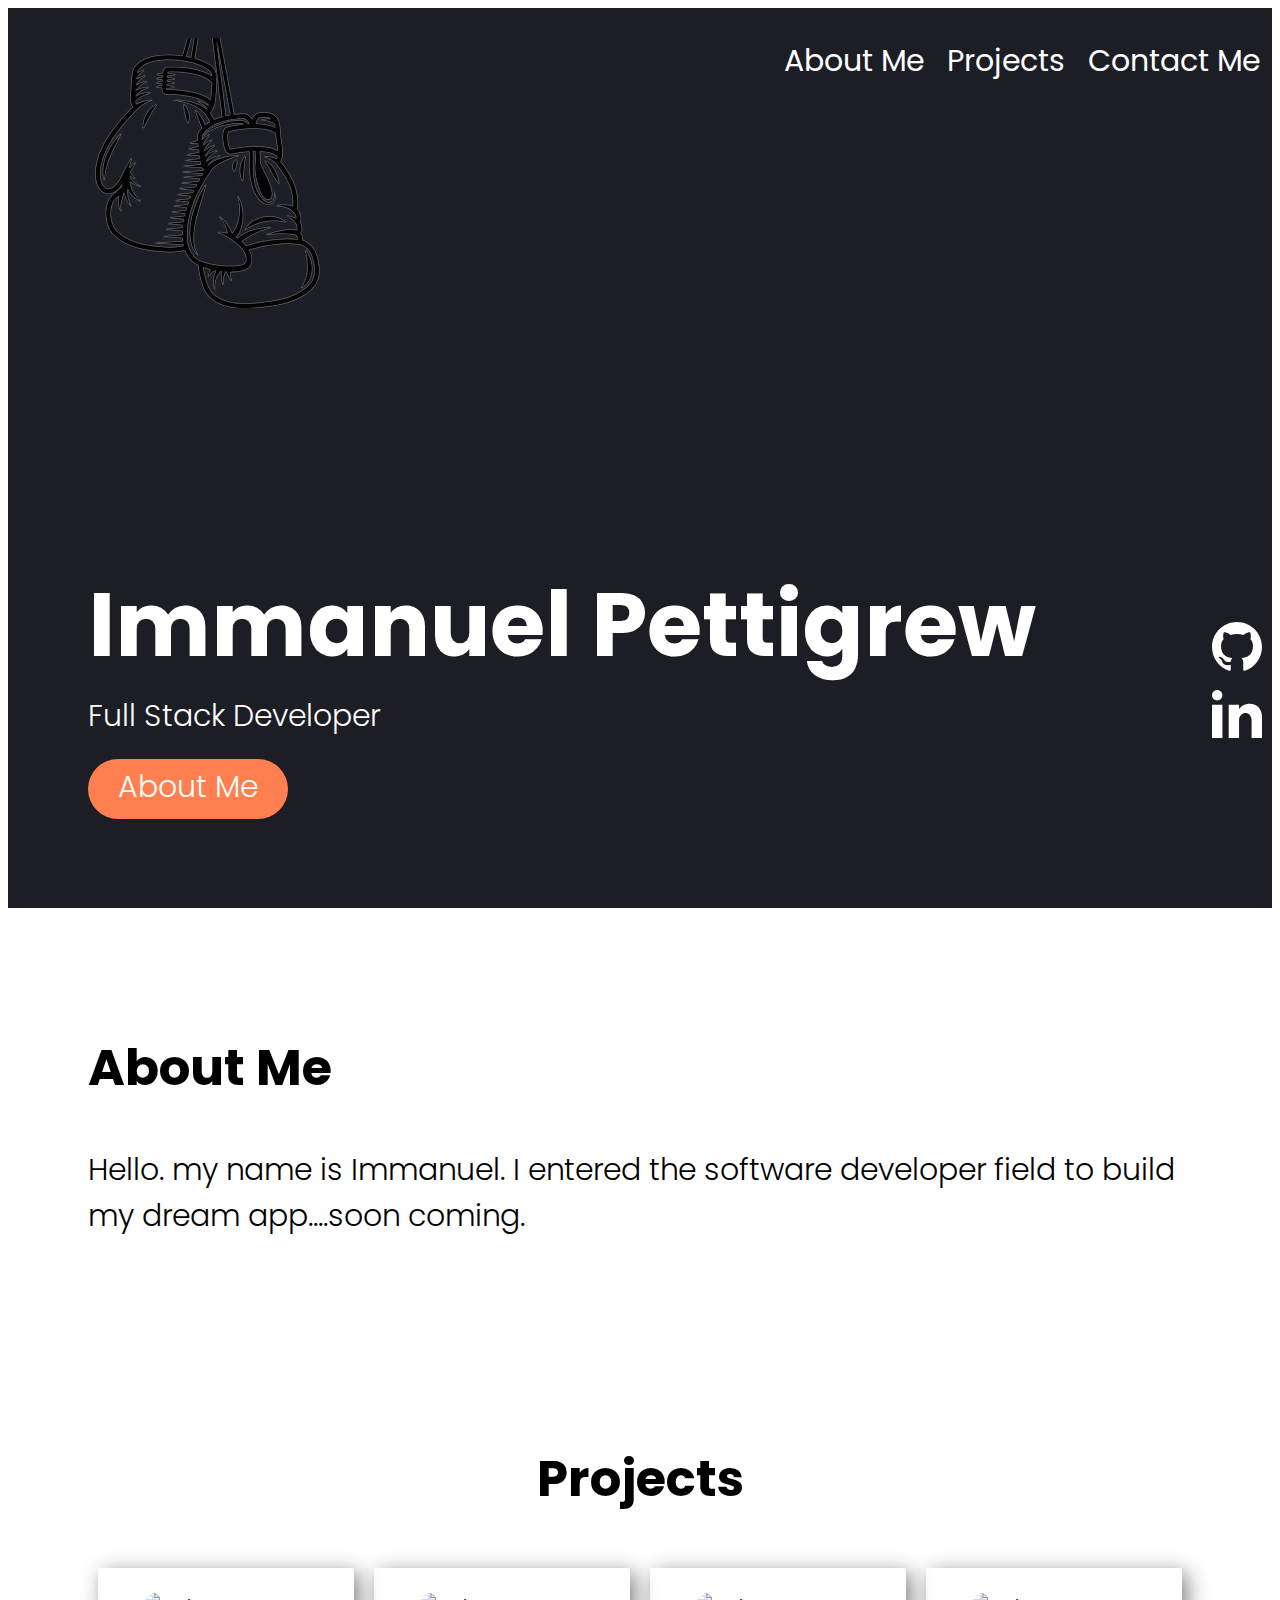
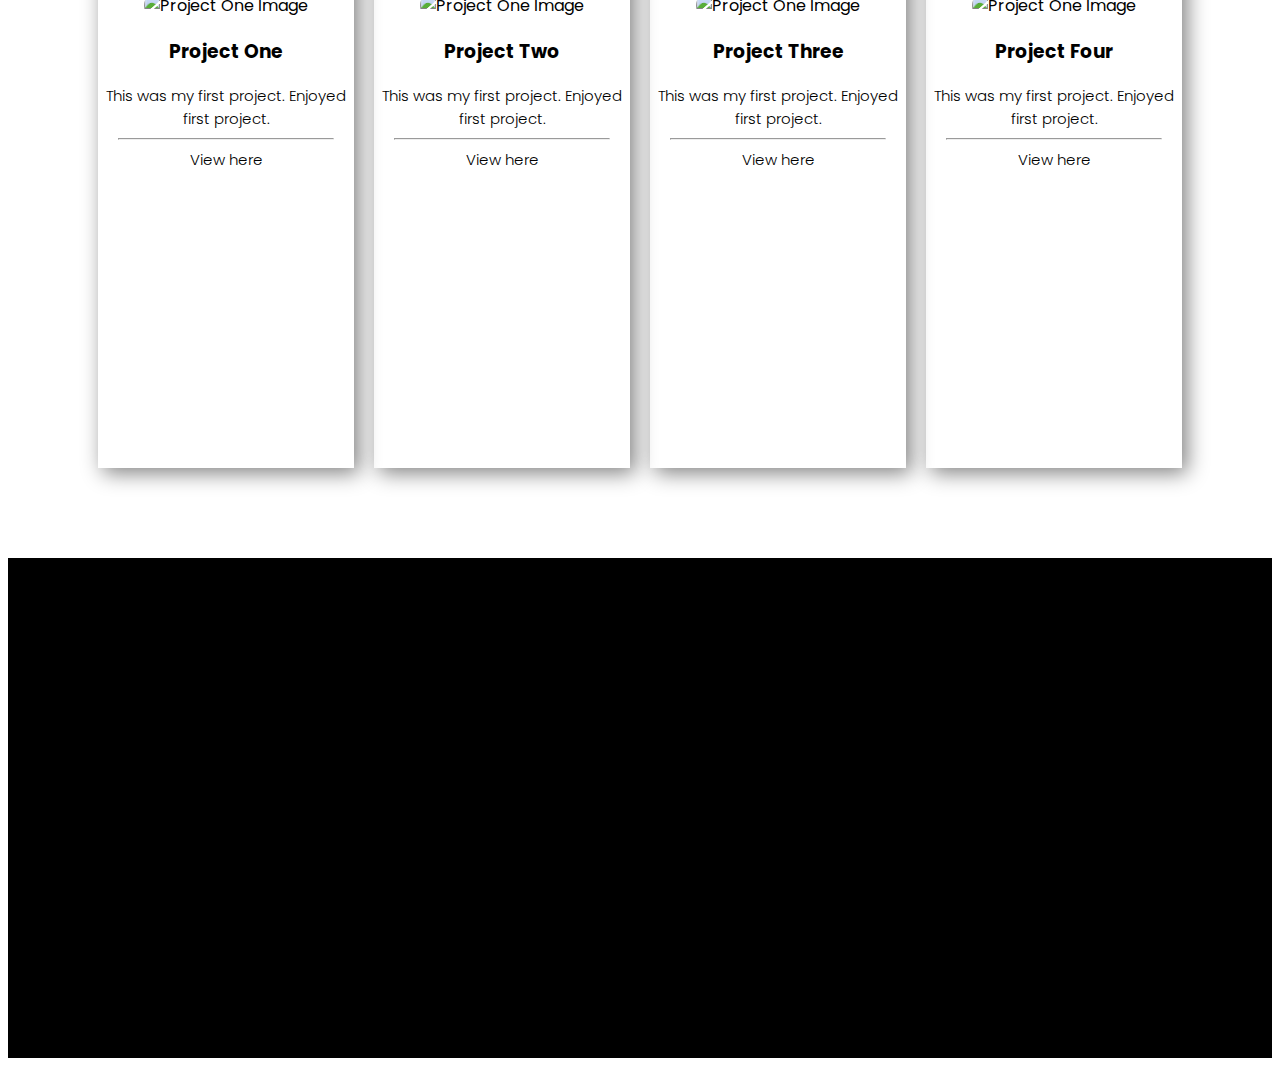
==== index.html @ 1ab93e54 "portfolio" ====
<!DOCTYPE html>
<html lang="en">
  <head>
    <meta charset="UTF-8" />
    <meta http-equiv="X-UA-Compatible" content="IE=edge" />
    <meta name="viewport" content="width=device-width, initial-scale=1.0" />
    <link rel="stylesheet" href="src/styles.css" />
    <link rel="preconnect" href="https://fonts.googleapis.com" />
    <link rel="preconnect" href="https://fonts.gstatic.com" crossorigin />
    <link
      href="https://fonts.googleapis.com/css2?family=Poppins:wght@300;400;600;700;800&display=swap"
      rel="stylesheet"
    />
    <title>Portfolio</title>
  </head>
  <body>
    <section class="hero">
      <nav>
        <img
          class="logo"
          src="src/images/boxing_glove_black_and_white.png"
          alt="Immanuel Pettigrew's logo"
        />
        <ul id="nav-list">
          <li>About Me</li>
          <li>Projects</li>
          <li>Contact Me</li>
        </ul>
        <button class="hamburger" id="hamburger">
          <i class="fas fa-bars"></i>
        </button>
      </nav>
      <div class="hero-area">
        <div class="hero-text">
          <h1>Immanuel Pettigrew</h1>
          <p>Full Stack Developer</p>
          <div class="button">About Me</div>
        </div>
        <div class="socials">
          <div>
            <a href="https://www.github.com/mannyplg" class="social">
              <svg
                xmlns="http://www.w3.org/2000/svg"
                fill="#ffffff"
                width="50"
                height="50"
                viewBox="0 0 24 24"
              >
                <path
                  d="M12 0c-6.626 0-12 5.373-12 12 0 5.302 3.438 9.8 8.207 11.387.599.111.793-.261.793-.577v-2.234c-3.338.726-4.033-1.416-4.033-1.416-.546-1.387-1.333-1.756-1.333-1.756-1.089-.745.083-.729.083-.729 1.205.084 1.839 1.237 1.839 1.237 1.07 1.834 2.807 1.304 3.492.997.107-.775.418-1.305.762-1.604-2.665-.305-5.467-1.334-5.467-5.931 0-1.311.469-2.381 1.236-3.221-.124-.303-.535-1.524.117-3.176 0 0 1.008-.322 3.301 1.23.957-.266 1.983-.399 3.003-.404 1.02.005 2.047.138 3.006.404 2.291-1.552 3.297-1.23 3.297-1.23.653 1.653.242 2.874.118 3.176.77.84 1.235 1.911 1.235 3.221 0 4.609-2.807 5.624-5.479 5.921.43.372.823 1.102.823 2.222v3.293c0 .319.192.694.801.576 4.765-1.589 8.199-6.086 8.199-11.386 0-6.627-5.373-12-12-12z"
                />
              </svg>
            </a>
          </div>
          <div>
            <a
              href="https://www.linkedin.com/immanuel_pettigrew"
              class="social"
            >
              <svg
                xmlns="http://www.w3.org/2000/svg"
                fill="#ffffff"
                width="50"
                height="50"
                viewBox="0 0 24 24"
              >
                <path
                  d="M4.98 3.5c0 1.381-1.11 2.5-2.48 2.5s-2.48-1.119-2.48-2.5c0-1.38 1.11-2.5 2.48-2.5s2.48 1.12 2.48 2.5zm.02 4.5h-5v16h5v-16zm7.982 0h-4.968v16h4.969v-8.399c0-4.67 6.029-5.052 6.029 0v8.399h4.988v-10.131c0-7.88-8.922-7.593-11.018-3.714v-2.155z"
                />
              </svg>
            </a>
          </div>
        </div>
      </div>
    </section>

    <section class="sub-section">
      <div class="information">
        <h2>About Me</h2>
        <p>
          Hello. my name is Immanuel. I entered the software developer field to
          build my dream app....soon coming.
        </p>
      </div>
    </section>
    <section class="sub-section-alternative">
      <h2>Projects</h2>
      <div class="project-container">
        <div class="project-card">
          <img class="project-image" src="" alt="Project One Image" />
          <h3>Project One</h3>
          <p class="subtext">
            This was my first project. Enjoyed first project.
          </p>
          <hr />
          <p class="subtext">View here</p>
        </div>
        <div class="project-card">
          <img class="project-image" src="" alt="Project One Image" />
          <h3>Project Two</h3>
          <p class="subtext">
            This was my first project. Enjoyed first project.
          </p>
          <hr />
          <p class="subtext">View here</p>
        </div>
        <div class="project-card">
          <img class="project-image" src="" alt="Project One Image" />
          <h3>Project Three</h3>
          <p class="subtext">
            This was my first project. Enjoyed first project.
          </p>
          <hr />
          <p class="subtext">View here</p>
        </div>
        <div class="project-card">
          <img class="project-image" src="" alt="Project One Image" />
          <h3>Project Four</h3>
          <p class="subtext">
            This was my first project. Enjoyed first project.
          </p>
          <hr />
          <p class="subtext">View here</p>
        </div>
      </div>
    </section>
    <footer></footer>

    <script src="src/app.js"></script>
  </body>
</html>
---- src/styles.css ----
body {
  font-family: 'Poppins', sans-serif;
}

section {
  background-color: white;
}

.hero {
  background-color: #1c1d25;
  height: 100vh;
  color: white;
  font-size: 40px;
}

footer {
  height: 500px;
  background-color: black;
}

nav {
  display: flex;
  justify-content: space-between;
}

ul {
  display: flex;
  list-style-type: none;
  width: 500px;
  justify-content: space-around;
  font-size: 30px;
}

ul.show {
  display: block;
}

li {
  /* width: 200px; */
  text-decoration: none;
}

h1 {
  font-size: 90px;
  margin: 0;
}

h2 {
  font-size: 50px;
}

p {
  margin: 0;
  font-size: 30px;
  font-weight: 300;
}

.subtext {
  font-size: 15px;
  font-weight: 300;
}

.hero-area {
  display: flex;
  height: 100%;
  justify-content: space-between;
  align-items: center;
}

.hero-text {
  margin-left: 80px;
  margin-bottom: 200px;
}

.button {
  width: 200px;
  height: 55px;
  border-radius: 30px;
  background-color: coral;
  text-align: center;
  font-size: 30px;
  font-weight: 300;
  padding-top: 5px;
  margin-top: 20px;
}

.button:hover {
  background-color: #ef744b;
}

.button:active {
  background-color: #a9a9a9;
  color: #808080;
}

.socials {
  padding-bottom: 200px;
}

.logo {
  margin: 30px;
}

.social {
  margin: 10px;
}

.sub-section {
  display: flex;
  justify-content: space-around;
  padding: 80px;
}

.sub-section-alternative {
  display: flex;
  flex-direction: column;
  text-align: center;
  padding: 80px;
}

.project-card {
  width: 300px;
  height: 500px;
  box-shadow: 5px 5px 20px grey;
  margin: 10px;
}

.project-container {
  display: flex;
  justify-content: space-around;
}

.project-image {
  margin-top: 25px;
  width: 250px;
  border-radius: 150px;
}

hr {
  margin-left: 20px;
  margin-right: 20px;
}

a {
  text-decoration: none;
  color: white;
}

.hamburger {
  display: none;
}

.hamburger:focus {
  outline: 0;
}

@media only screen and (max-width: 1000px) {
  .hamburger {
    display: block;
    border: 0;
    background-color: transparent;
    color: white;
    font-size: 30px;
  }

  ul {
    display: none;
  }
}
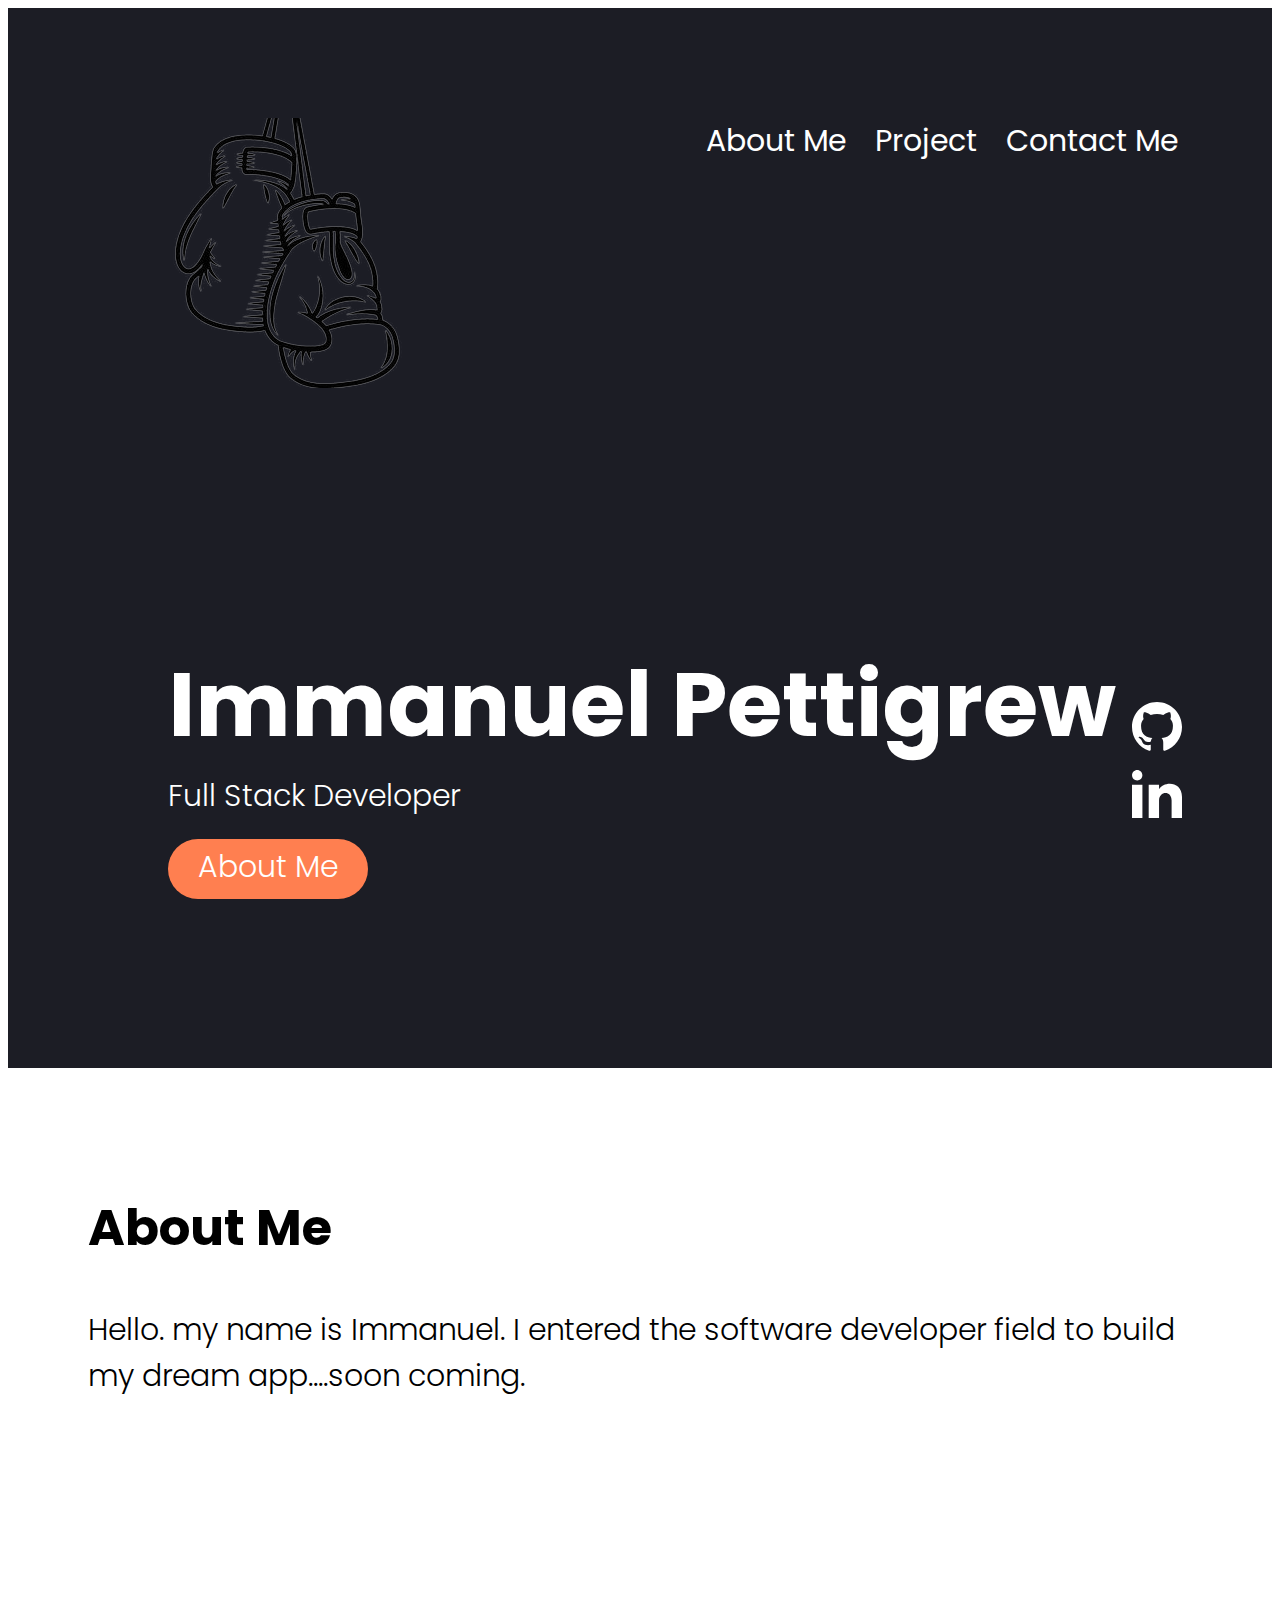
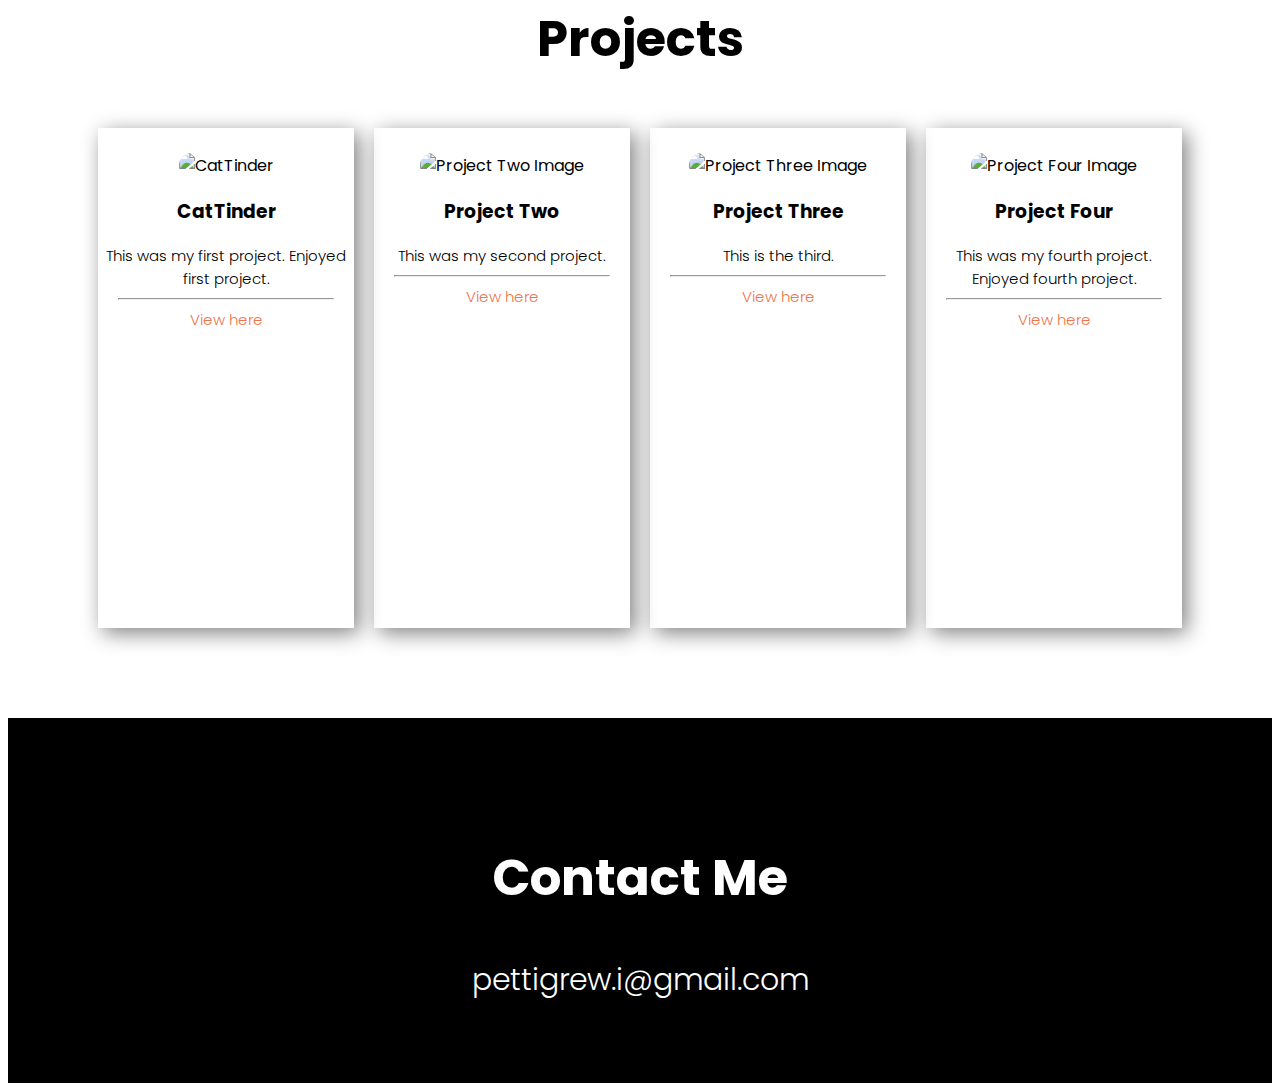
==== commit f0a51822: "portfolio changes" ====
--- a/index.html
+++ b/index.html
@@ -11,6 +11,7 @@
       href="https://fonts.googleapis.com/css2?family=Poppins:wght@300;400;600;700;800&display=swap"
       rel="stylesheet"
     />
+    <script src="https://kit.fontawesome.com/871c05ffc1.js" crossorigin="anonymous"></script>
     <title>Portfolio</title>
   </head>
   <body>
@@ -22,9 +23,9 @@
           alt="Immanuel Pettigrew's logo"
         />
         <ul id="nav-list">
-          <li>About Me</li>
-          <li>Projects</li>
-          <li>Contact Me</li>
+          <li><a href="#about-me">About Me</a></li>
+          <li><a href="#projects">Project</a></li>
+          <li><a href="#contact-me">Contact Me</a></li>
         </ul>
         <button class="hamburger" id="hamburger">
           <i class="fas fa-bars"></i>
@@ -34,7 +35,7 @@
         <div class="hero-text">
           <h1>Immanuel Pettigrew</h1>
           <p>Full Stack Developer</p>
-          <div class="button">About Me</div>
+          <div class="button"><a href="#about-me">About Me</a></div>
         </div>
         <div class="socials">
           <div>
@@ -73,8 +74,8 @@
         </div>
       </div>
     </section>
-
-    <section class="sub-section">
+    
+    <section class="sub-section" id="about-me">
       <div class="information">
         <h2>About Me</h2>
         <p>
@@ -83,48 +84,55 @@
         </p>
       </div>
     </section>
-    <section class="sub-section-alternative">
+    <section class="sub-section-alternative" id="projects">
       <h2>Projects</h2>
       <div class="project-container">
         <div class="project-card">
-          <img class="project-image" src="" alt="Project One Image" />
-          <h3>Project One</h3>
+          <img class="project-image" src="" alt="CatTinder" />
+          <h3>CatTinder</h3>
           <p class="subtext">
             This was my first project. Enjoyed first project.
           </p>
           <hr />
-          <p class="subtext">View here</p>
+          <p class="subtext"><a class="project-link">View here</a></p>
         </div>
+
         <div class="project-card">
-          <img class="project-image" src="" alt="Project One Image" />
+          <img class="project-image" src="" alt="Project Two Image" />
           <h3>Project Two</h3>
           <p class="subtext">
-            This was my first project. Enjoyed first project.
+            This was my second project.
           </p>
           <hr />
-          <p class="subtext">View here</p>
+          <p class="subtext"><a class="project-link">View here</a></p>
         </div>
+
         <div class="project-card">
-          <img class="project-image" src="" alt="Project One Image" />
+          <img class="project-image" src="" alt="Project Three Image" />
           <h3>Project Three</h3>
-          <p class="subtext">
-            This was my first project. Enjoyed first project.
+          <p class="subtext">This is the third.
           </p>
           <hr />
-          <p class="subtext">View here</p>
-        </div>
-        <div class="project-card">
-          <img class="project-image" src="" alt="Project One Image" />
+          <p class="subtext"><a class="project-link">View here</a></p>
+          </div>
+
+          <div class="project-card">
+          <img class="project-image" src="" alt="Project Four Image" />
           <h3>Project Four</h3>
           <p class="subtext">
-            This was my first project. Enjoyed first project.
+            This was my fourth project. Enjoyed fourth project.
           </p>
           <hr />
-          <p class="subtext">View here</p>
-        </div>
+          <p class="subtext"><a class="project-link">View here</a</p>
+          </div>
+
       </div>
     </section>
-    <footer></footer>
+
+    <footer id="contact-me">
+      <h2>Contact Me</h2>
+      <p>pettigrew.i@gmail.com</p>
+    </footer>
 
     <script src="src/app.js"></script>
   </body>
--- a/src/styles.css
+++ b/src/styles.css
@@ -4,6 +4,7 @@
 
 section {
   background-color: white;
+  padding: 80px;
 }
 
 .hero {
@@ -14,8 +15,10 @@
 }
 
 footer {
-  height: 500px;
   background-color: black;
+  color: white;
+  text-align: center;
+  padding: 80px;
 }
 
 nav {
@@ -130,10 +133,22 @@
   justify-content: space-around;
 }
 
+@media only screen and (max-width: 1000px) {
+  .project-container {
+    display: flex;
+    flex-wrap: wrap;
+  }
+}
+
 .project-image {
   margin-top: 25px;
   width: 250px;
   border-radius: 150px;
+}
+
+.project-link {
+  text-decoration: none;
+  color: #ef744b;
 }
 
 hr {
@@ -161,9 +176,27 @@
     background-color: transparent;
     color: white;
     font-size: 30px;
+    margin: 20px;
+    align-self: flex-end;
   }
 
   ul {
     display: none;
-  }
-}
+    background-color: lightsalmon;
+    margin: 0px;
+  }
+
+  ul.show {
+    display: block;
+  }
+
+  nav {
+    display: flex;
+    flex-direction: column-reverse;
+    background-color: lightsalmon;
+  }
+
+  .logo {
+    display: none;
+  }
+}
